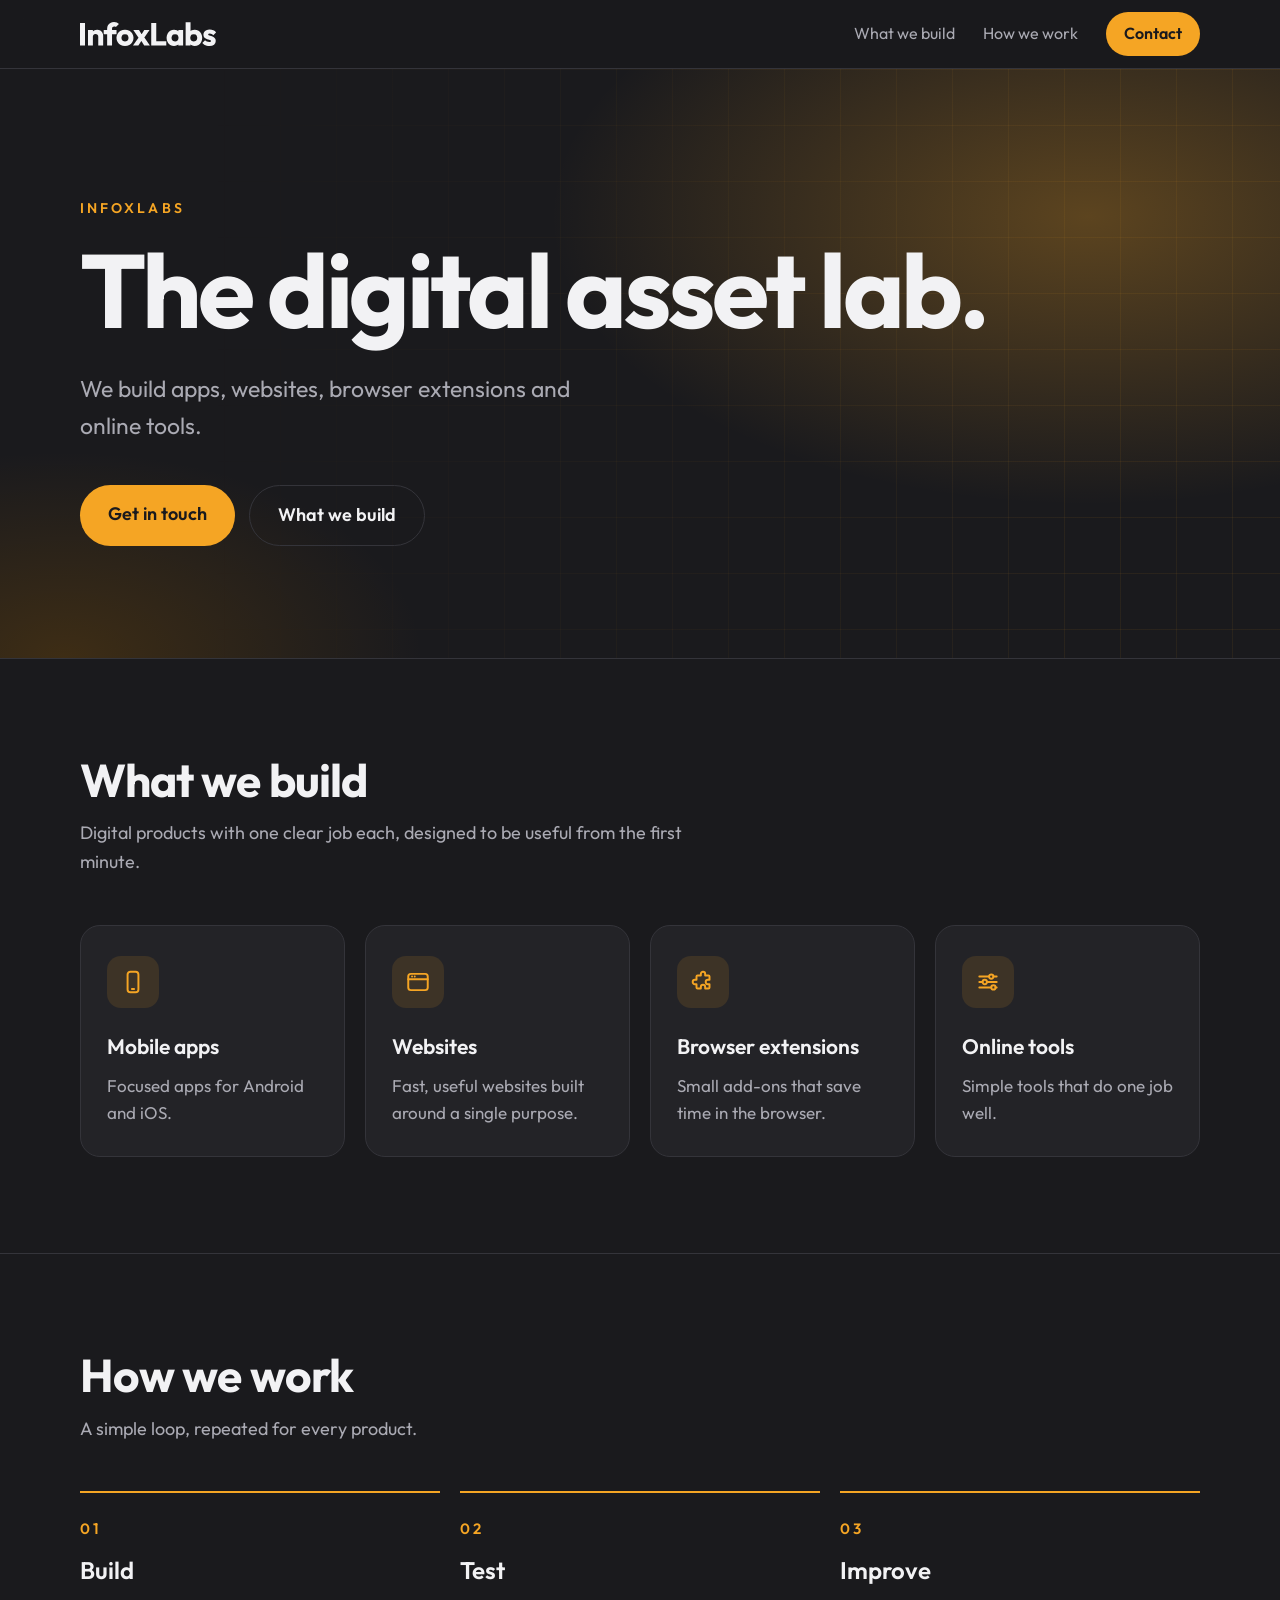
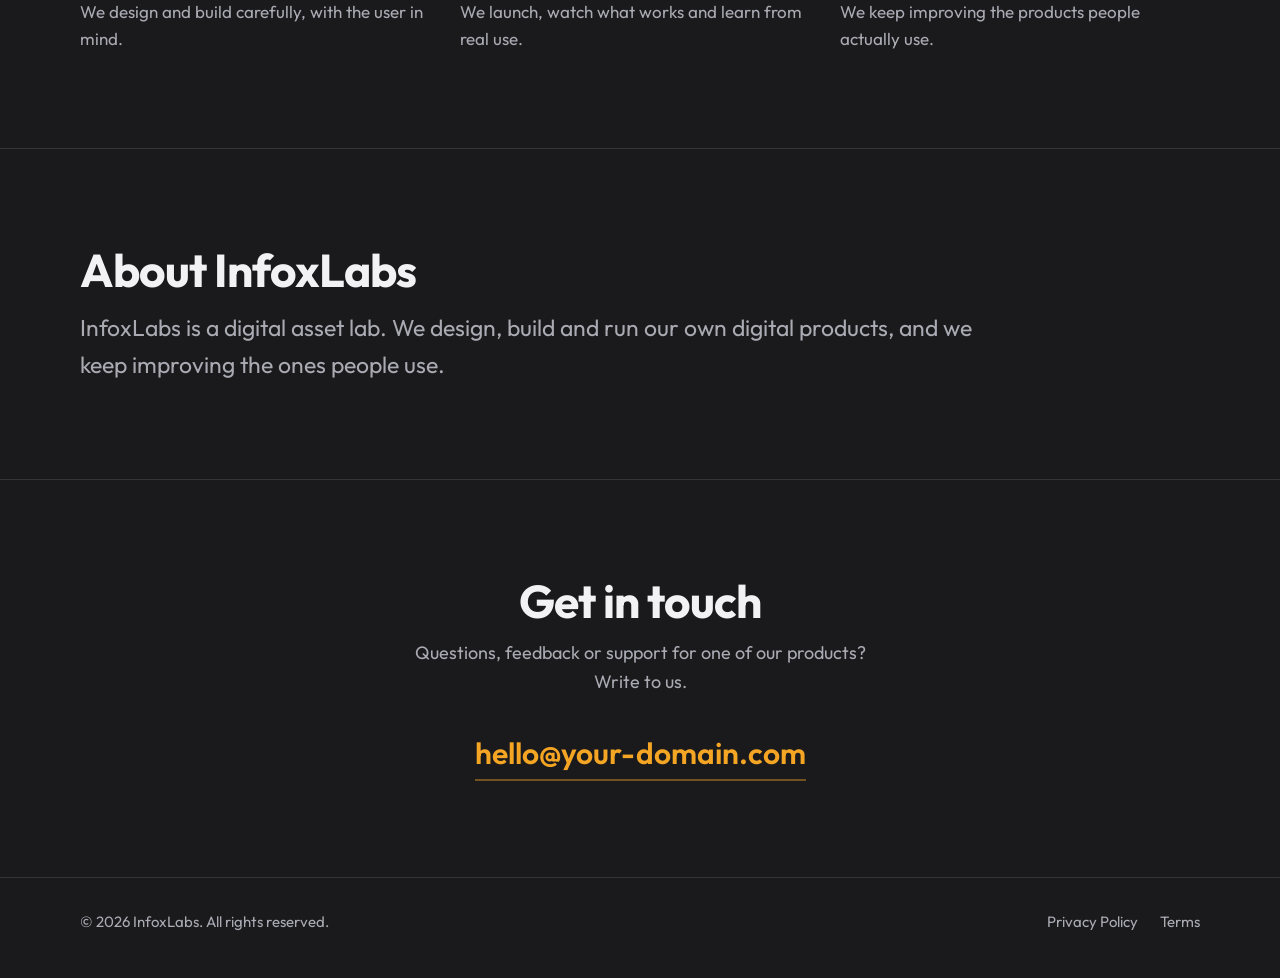
==== index.html @ 71529e6a "Add files via upload" ====
<!DOCTYPE html>
<html lang="en">
<head>
<meta charset="utf-8">
<meta name="viewport" content="width=device-width, initial-scale=1">
<title>InfoxLabs | The digital asset lab</title>
<meta name="description" content="InfoxLabs builds apps, websites, browser extensions and online tools. The digital asset lab.">
<meta name="theme-color" content="#1A1A1D">
<meta property="og:type" content="website">
<meta property="og:title" content="InfoxLabs | The digital asset lab">
<meta property="og:description" content="InfoxLabs builds apps, websites, browser extensions and online tools. The digital asset lab.">
<link rel="icon" href="/favicon.svg" type="image/svg+xml">
<link rel="preload" href="/fonts/outfit-var.woff2" as="font" type="font/woff2" crossorigin>
<link rel="stylesheet" href="/styles.css">
</head>
<body>
<a class="skip" href="#main">Skip to content</a>
<header class="site-header">
  <div class="wrap bar">
    <a class="brand" href="/" aria-label="InfoxLabs home"><svg class="wordmark" viewBox="68 -737 4247.0 749" role="img" aria-label="InfoxLabs" xmlns="http://www.w3.org/2000/svg"><path fill="currentColor" d="M68 0V-706H225V0Z M638 0V-277Q638 -315 614.5 -338.5Q591 -362 555 -362Q530 -362 511 -351.5Q492 -341 481 -321.5Q470 -302 470 -277L411 -306Q411 -363 436 -406Q461 -449 505.5 -472.5Q550 -496 606 -496Q660 -496 701.5 -470.5Q743 -445 767 -403Q791 -361 791 -311V0ZM317 0V-486H470V0Z M915 0V-528Q915 -587 941.5 -634.5Q968 -682 1016 -709.5Q1064 -737 1130 -737Q1180 -737 1217.5 -720.5Q1255 -704 1283 -675L1187 -579Q1177 -589 1164.5 -594.5Q1152 -600 1135 -600Q1104 -600 1086 -582Q1068 -564 1068 -533V0ZM808 -356V-486H1208V-356Z M1472 11Q1397 11 1336.5 -22.5Q1276 -56 1241 -114Q1206 -172 1206 -244Q1206 -316 1241 -373Q1276 -430 1336 -463.5Q1396 -497 1472 -497Q1548 -497 1608 -464Q1668 -431 1703 -373.5Q1738 -316 1738 -244Q1738 -172 1703 -114Q1668 -56 1608 -22.5Q1548 11 1472 11ZM1472 -128Q1505 -128 1530 -142.5Q1555 -157 1568.5 -183.5Q1582 -210 1582 -244Q1582 -278 1568 -303.5Q1554 -329 1529.5 -343.5Q1505 -358 1472 -358Q1440 -358 1415 -343.5Q1390 -329 1376 -303Q1362 -277 1362 -243Q1362 -210 1376 -183.5Q1390 -157 1415 -142.5Q1440 -128 1472 -128Z M2072 0 1955 -189 1922 -210 1731 -486H1910L2019 -309L2051 -289L2249 0ZM1722 0 1921 -283 2008 -185 1889 0ZM2050 -211 1963 -309 2073 -486H2239Z M2291 0V-706H2448V0ZM2412 0V-138H2761V0Z M3003 10Q2936 10 2883.5 -23Q2831 -56 2800.5 -113Q2770 -170 2770 -243Q2770 -316 2800.5 -373Q2831 -430 2883.5 -463Q2936 -496 3003 -496Q3052 -496 3091.5 -477Q3131 -458 3156 -424.5Q3181 -391 3184 -348V-138Q3181 -95 3156.5 -61.5Q3132 -28 3092 -9Q3052 10 3003 10ZM3034 -128Q3083 -128 3113 -160.5Q3143 -193 3143 -243Q3143 -277 3129.5 -303Q3116 -329 3091.5 -343.5Q3067 -358 3035 -358Q3003 -358 2978.5 -343.5Q2954 -329 2939.5 -303Q2925 -277 2925 -243Q2925 -210 2939 -184Q2953 -158 2978 -143Q3003 -128 3034 -128ZM3137 0V-131L3160 -249L3137 -367V-486H3287V0Z M3645 10Q3596 10 3555 -10.5Q3514 -31 3488 -65.5Q3462 -100 3458 -143V-348Q3462 -391 3488 -424.5Q3514 -458 3555 -477Q3596 -496 3645 -496Q3714 -496 3767.5 -463Q3821 -430 3851.5 -373Q3882 -316 3882 -243Q3882 -170 3851.5 -113Q3821 -56 3767.5 -23Q3714 10 3645 10ZM3365 0V-726H3518V-367L3493 -249L3516 -131V0ZM3618 -128Q3650 -128 3674.5 -143Q3699 -158 3713 -184Q3727 -210 3727 -243Q3727 -277 3713 -303Q3699 -329 3674.5 -343.5Q3650 -358 3618 -358Q3586 -358 3561 -343.5Q3536 -329 3522.5 -303Q3509 -277 3509 -243Q3509 -209 3523 -183Q3537 -157 3561.5 -142.5Q3586 -128 3618 -128Z M4107 12Q4064 12 4022.5 1Q3981 -10 3945.5 -30.5Q3910 -51 3885 -78L3972 -166Q3996 -140 4029 -125.5Q4062 -111 4101 -111Q4128 -111 4142.5 -119Q4157 -127 4157 -141Q4157 -159 4139.5 -168.5Q4122 -178 4095 -185.5Q4068 -193 4038 -202Q4008 -211 3981 -227Q3954 -243 3937 -271.5Q3920 -300 3920 -344Q3920 -391 3944 -425.5Q3968 -460 4012 -480Q4056 -500 4115 -500Q4177 -500 4229.5 -478.5Q4282 -457 4315 -415L4228 -327Q4205 -354 4176.5 -365Q4148 -376 4121 -376Q4095 -376 4082 -368.5Q4069 -361 4069 -347Q4069 -332 4086 -323Q4103 -314 4130 -307Q4157 -300 4187 -290Q4217 -280 4244 -263Q4271 -246 4288 -217.5Q4305 -189 4305 -143Q4305 -72 4251.5 -30Q4198 12 4107 12Z"/></svg></a>
    <nav class="nav" aria-label="Main">
      <a href="/#build">What we build</a>
      <a href="/#how">How we work</a>
      <a class="pill" href="/#contact">Contact</a>
    </nav>
  </div>
</header>
<main id="main">
  <div class="hero">
    <div class="wrap">
      <p class="eyebrow">InfoxLabs</p>
      <h1>The digital asset lab.</h1>
      <p class="lead">We build apps, websites, browser extensions and online tools.</p>
      <div class="actions">
        <a class="btn btn-primary" href="mailto:hello@your-domain.com">Get in touch</a>
        <a class="btn btn-ghost" href="#build">What we build</a>
      </div>
    </div>
  </div>

  <section id="build">
    <div class="wrap">
      <h2>What we build</h2>
      <p class="section-lead">Digital products with one clear job each, designed to be useful from the first minute.</p>
      <div class="cards">
        <article class="card"><div class="icon"><svg viewBox="0 0 24 24" aria-hidden="true"><rect x="7" y="2.5" width="10" height="19" rx="2.6"/><path d="M11 18.5h2"/></svg></div><h3>Mobile apps</h3><p>Focused apps for Android and iOS.</p></article>
        <article class="card"><div class="icon"><svg viewBox="0 0 24 24" aria-hidden="true"><rect x="3" y="4.5" width="18" height="15" rx="2.4"/><path d="M3 9.5h18M6.5 7h.01M9 7h.01"/></svg></div><h3>Websites</h3><p>Fast, useful websites built around a single purpose.</p></article>
        <article class="card"><div class="icon"><svg viewBox="0 0 24 24" aria-hidden="true"><path d="M10 4.5a2 2 0 1 1 4 0V6h3a1 1 0 0 1 1 1v3h-1.5a2 2 0 1 0 0 4H18v3a1 1 0 0 1-1 1h-3v-1.5a2 2 0 1 0-4 0V18H7a1 1 0 0 1-1-1v-3H4.5a2 2 0 1 1 0-4H6V7a1 1 0 0 1 1-1h3V4.5z"/></svg></div><h3>Browser extensions</h3><p>Small add-ons that save time in the browser.</p></article>
        <article class="card"><div class="icon"><svg viewBox="0 0 24 24" aria-hidden="true"><path d="M4 7h9M17 7h3M4 12h3M11 12h9M4 17h11M19 17h1"/><circle cx="15" cy="7" r="2"/><circle cx="9" cy="12" r="2"/><circle cx="17" cy="17" r="2"/></svg></div><h3>Online tools</h3><p>Simple tools that do one job well.</p></article>
      </div>
    </div>
  </section>

  <section id="how">
    <div class="wrap">
      <h2>How we work</h2>
      <p class="section-lead">A simple loop, repeated for every product.</p>
      <ol class="steps">
        <li><span class="n">01</span><h3>Build</h3><p>We design and build carefully, with the user in mind.</p></li>
        <li><span class="n">02</span><h3>Test</h3><p>We launch, watch what works and learn from real use.</p></li>
        <li><span class="n">03</span><h3>Improve</h3><p>We keep improving the products people actually use.</p></li>
      </ol>
    </div>
  </section>

  <section class="about" id="about">
    <div class="wrap">
      <h2>About InfoxLabs</h2>
      <p>InfoxLabs is a digital asset lab. We design, build and run our own digital products, and we keep improving the ones people use.</p>
    </div>
  </section>

  <section class="contact" id="contact">
    <div class="wrap">
      <h2>Get in touch</h2>
      <p>Questions, feedback or support for one of our products? Write to us.</p>
      <a class="mail" href="mailto:hello@your-domain.com">hello@your-domain.com</a>
    </div>
  </section>
</main>
<footer class="site-footer">
  <div class="wrap foot">
    <span>&copy; 2026 InfoxLabs. All rights reserved.</span>
    <nav aria-label="Legal"><a href="/privacy.html">Privacy Policy</a><a href="/terms.html">Terms</a></nav>
  </div>
</footer>
</body>
</html>
---- styles.css ----
@font-face{font-family:"Outfit";src:url("fonts/outfit-var.woff2") format("woff2");font-weight:100 900;font-style:normal;font-display:swap}
:root{--bg:#1A1A1D;--surface:#232327;--line:#34343A;--text:#F2F2F4;--muted:#AAAAB3;--amber:#F5A524;--amber-soft:#FFD27A;--max:1120px}
*,*::before,*::after{box-sizing:border-box}
html{scroll-behavior:smooth;scroll-padding-top:88px}
body{margin:0;background:var(--bg);color:var(--text);font-family:"Outfit",system-ui,-apple-system,"Segoe UI",Roboto,sans-serif;font-size:18px;line-height:1.6;-webkit-font-smoothing:antialiased}
a{color:inherit}
img,svg{display:block;max-width:100%}
.wrap{width:min(var(--max),100% - 48px);margin-inline:auto}
.skip{position:absolute;left:-999px;top:8px;background:var(--amber);color:#1A1A1D;padding:10px 16px;border-radius:8px;font-weight:600;z-index:100}
.skip:focus{left:12px}
:focus-visible{outline:3px solid var(--amber);outline-offset:3px;border-radius:6px}

.site-header{position:sticky;top:0;z-index:50;background:rgba(26,26,29,.85);backdrop-filter:blur(12px);-webkit-backdrop-filter:blur(12px);border-bottom:1px solid var(--line)}
.bar{display:flex;align-items:center;justify-content:space-between;height:68px}
.brand{display:inline-flex;text-decoration:none}
.wordmark{height:24px;width:auto;color:var(--text)}
.nav{display:flex;align-items:center;gap:28px;font-size:16px}
.nav a{text-decoration:none;color:var(--muted);transition:color .2s}
.nav a:hover{color:var(--text)}
.nav .pill{color:#1A1A1D;background:var(--amber);padding:9px 18px;border-radius:999px;font-weight:600}
.nav .pill:hover{color:#1A1A1D;background:var(--amber-soft)}

.hero{position:relative;overflow:hidden;padding:128px 0 112px}
.hero::before{content:"";position:absolute;inset:0;background:radial-gradient(60% 70% at 85% 25%,rgba(245,165,36,.30),transparent 70%),radial-gradient(40% 50% at 5% 100%,rgba(154,94,0,.28),transparent 70%)}
.hero::after{content:"";position:absolute;inset:0;background-image:linear-gradient(rgba(245,165,36,.07) 1px,transparent 1px),linear-gradient(90deg,rgba(245,165,36,.07) 1px,transparent 1px);background-size:56px 56px;-webkit-mask-image:linear-gradient(90deg,transparent 15%,#000 85%);mask-image:linear-gradient(90deg,transparent 15%,#000 85%)}
.hero .wrap{position:relative;z-index:1}
.eyebrow{margin:0 0 18px;color:var(--amber);font-size:14px;font-weight:600;letter-spacing:.22em;text-transform:uppercase}
h1{margin:0;font-size:clamp(46px,9vw,104px);line-height:1.02;letter-spacing:-.035em;font-weight:700;text-wrap:balance}
.lead{margin:28px 0 0;max-width:36ch;color:var(--muted);font-size:clamp(19px,2.2vw,23px)}
.actions{display:flex;flex-wrap:wrap;gap:14px;margin-top:40px}
.btn{display:inline-block;padding:15px 28px;border-radius:999px;font-weight:600;text-decoration:none;transition:background .2s,transform .2s,border-color .2s}
.btn-primary{background:var(--amber);color:#1A1A1D}
.btn-primary:hover{background:var(--amber-soft);transform:translateY(-1px)}
.btn-ghost{border:1.5px solid var(--line);color:var(--text)}
.btn-ghost:hover{border-color:var(--amber)}

section{padding:96px 0;border-top:1px solid var(--line)}
h2{margin:0 0 14px;font-size:clamp(30px,4.6vw,46px);line-height:1.1;letter-spacing:-.02em;font-weight:700}
.section-lead{margin:0 0 48px;max-width:52ch;color:var(--muted)}
.cards{display:grid;grid-template-columns:repeat(auto-fit,minmax(240px,1fr));gap:20px}
.card{padding:30px 26px;background:var(--surface);border:1px solid var(--line);border-radius:20px;transition:border-color .2s,transform .2s}
.card:hover{border-color:rgba(245,165,36,.6);transform:translateY(-3px)}
.icon{display:grid;place-items:center;width:52px;height:52px;margin-bottom:22px;border-radius:14px;background:rgba(245,165,36,.12);color:var(--amber)}
.icon svg{width:26px;height:26px;fill:none;stroke:currentColor;stroke-width:1.8;stroke-linecap:round;stroke-linejoin:round}
.card h3{margin:0 0 8px;font-size:21px;font-weight:600}
.card p{margin:0;color:var(--muted);font-size:17px}
.steps{display:grid;grid-template-columns:repeat(auto-fit,minmax(240px,1fr));gap:20px;counter-reset:s;padding:0;margin:0;list-style:none}
.steps li{padding:8px 0 0;border-top:2px solid var(--amber)}
.steps .n{display:block;margin:16px 0 10px;color:var(--amber);font-size:15px;font-weight:600;letter-spacing:.18em}
.steps h3{margin:0 0 8px;font-size:24px;font-weight:600}
.steps p{margin:0;color:var(--muted);font-size:17px}
.about p{max-width:60ch;color:var(--muted);font-size:clamp(19px,2.2vw,23px);margin:0}
.contact{text-align:center}
.contact h2{margin-bottom:12px}
.contact p{margin:0 auto 32px;max-width:40ch;color:var(--muted)}
.mail{display:inline-block;font-size:clamp(20px,3.4vw,30px);font-weight:600;color:var(--amber);text-decoration:none;border-bottom:2px solid rgba(245,165,36,.4);padding-bottom:2px;overflow-wrap:anywhere}
.mail:hover{border-color:var(--amber)}

.site-footer{border-top:1px solid var(--line);padding:32px 0 44px;color:var(--muted);font-size:15px}
.foot{display:flex;flex-wrap:wrap;gap:12px 28px;align-items:center;justify-content:space-between}
.foot nav{display:flex;gap:22px}
.foot a{text-decoration:none}
.foot a:hover{color:var(--text)}

.prose{padding:72px 0 96px;max-width:740px}
.prose h1{font-size:clamp(36px,6vw,56px);margin-bottom:10px}
.prose .meta{margin:0 0 40px;color:var(--muted);font-size:16px}
.prose h2{margin:44px 0 12px;font-size:26px;letter-spacing:-.01em}
.prose p,.prose li{color:#D0D0D6}
.prose ul{padding-left:22px}
.prose a{color:var(--amber)}
.notfound{min-height:62vh;display:grid;align-content:center;padding:96px 0}
.notfound p{color:var(--muted);margin:16px 0 32px}

@media (max-width:640px){
  .nav a:not(.pill){display:none}
  .hero{padding:84px 0 76px}
  section{padding:72px 0}
}
@media (prefers-reduced-motion:reduce){*{transition:none!important;scroll-behavior:auto!important}}
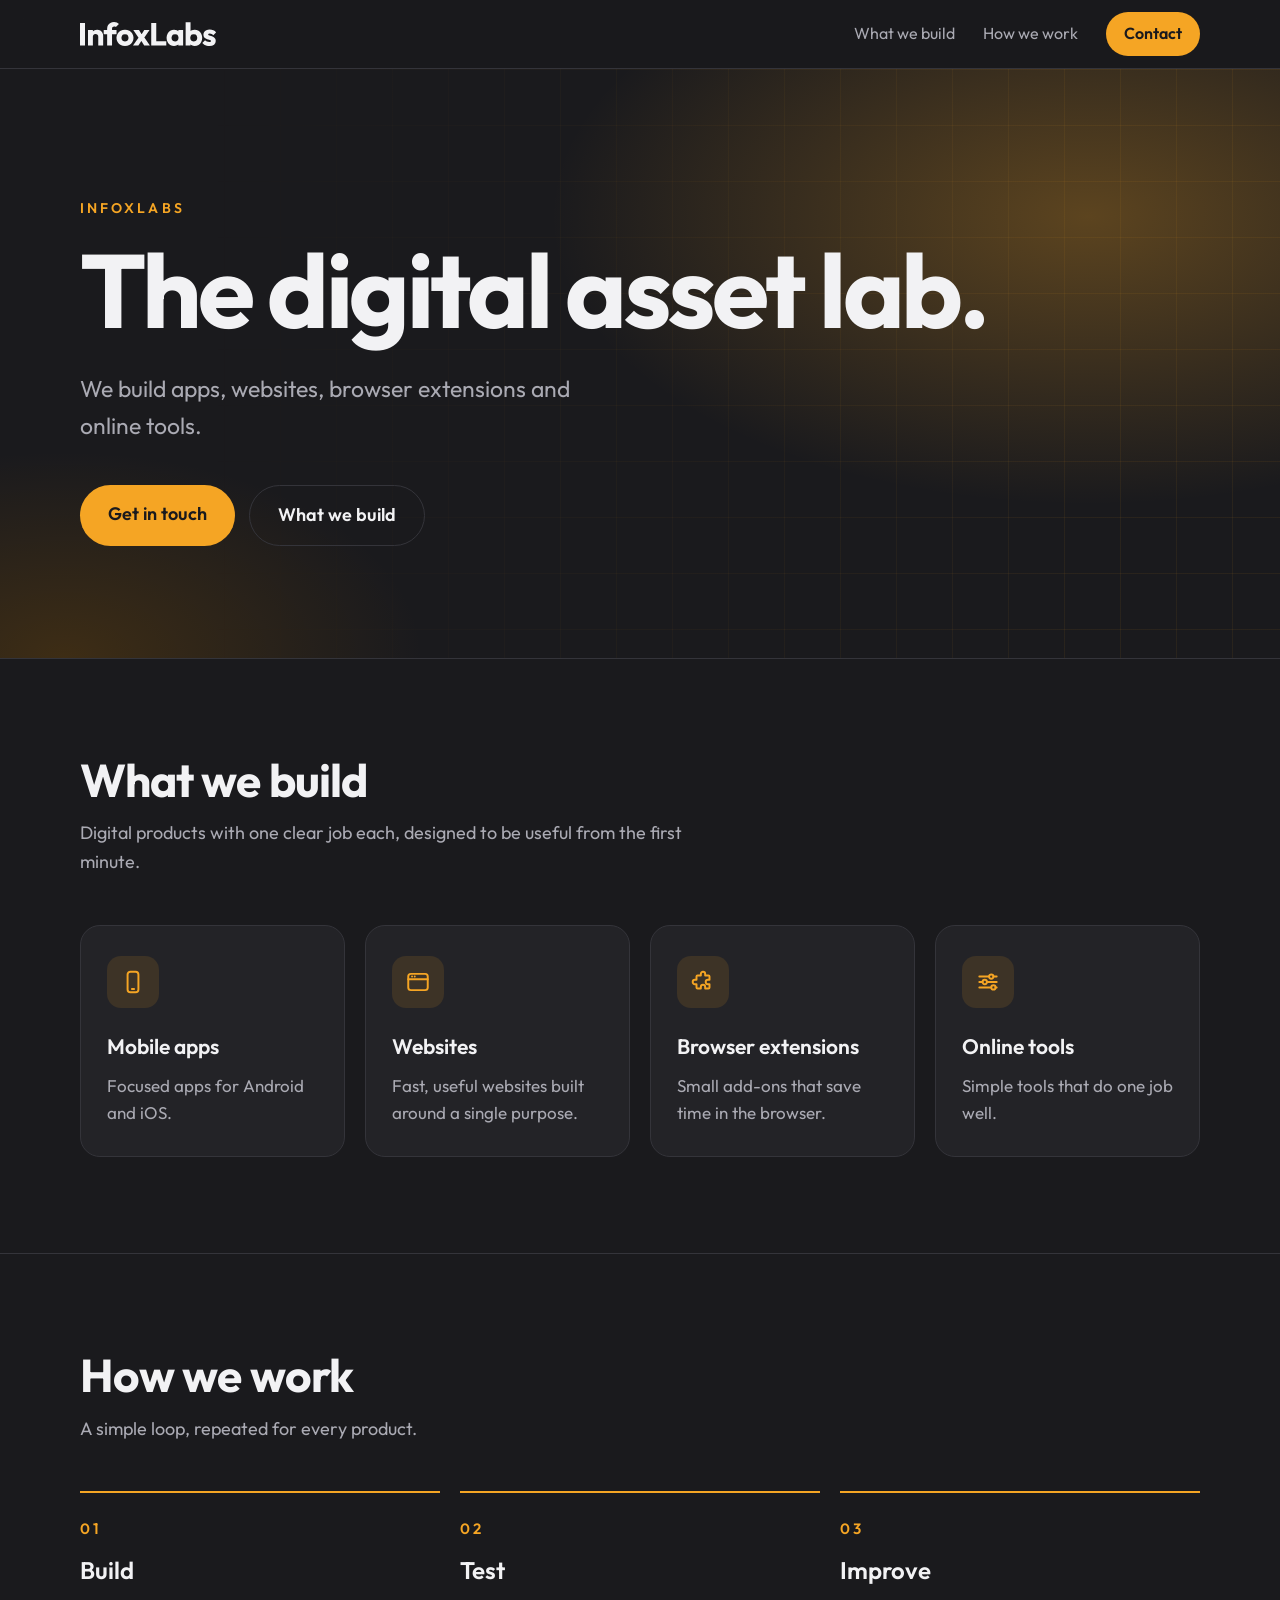
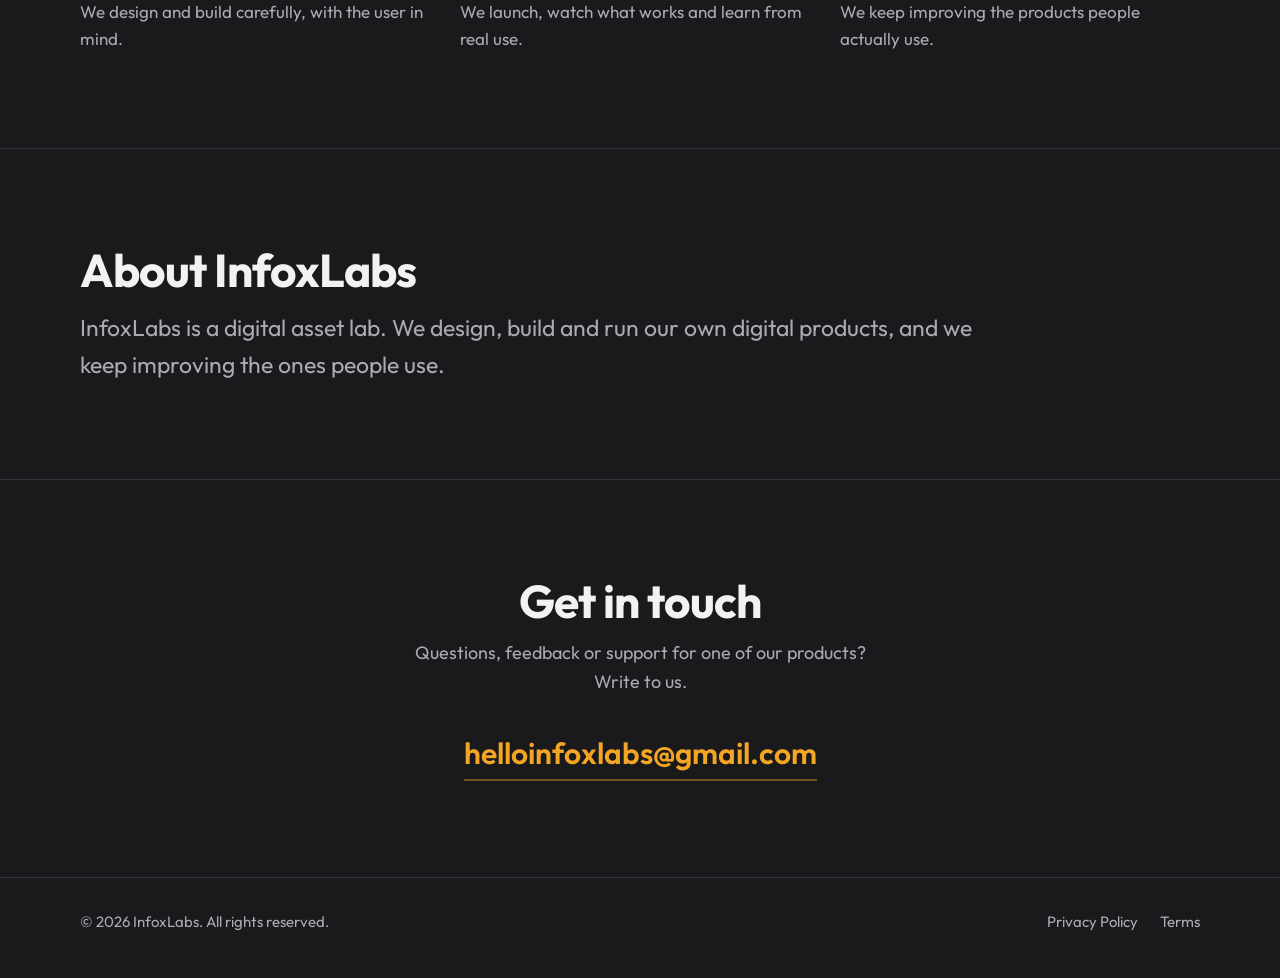
==== commit 945fdfd4: "Update contact email to helloinfoxlabs@gmail.com" ====
--- a/index.html
+++ b/index.html
@@ -32,7 +32,7 @@
       <h1>The digital asset lab.</h1>
       <p class="lead">We build apps, websites, browser extensions and online tools.</p>
       <div class="actions">
-        <a class="btn btn-primary" href="mailto:hello@your-domain.com">Get in touch</a>
+        <a class="btn btn-primary" href="mailto:helloinfoxlabs@gmail.com">Get in touch</a>
         <a class="btn btn-ghost" href="#build">What we build</a>
       </div>
     </div>
@@ -74,7 +74,7 @@
     <div class="wrap">
       <h2>Get in touch</h2>
       <p>Questions, feedback or support for one of our products? Write to us.</p>
-      <a class="mail" href="mailto:hello@your-domain.com">hello@your-domain.com</a>
+      <a class="mail" href="mailto:helloinfoxlabs@gmail.com">helloinfoxlabs@gmail.com</a>
     </div>
   </section>
 </main>
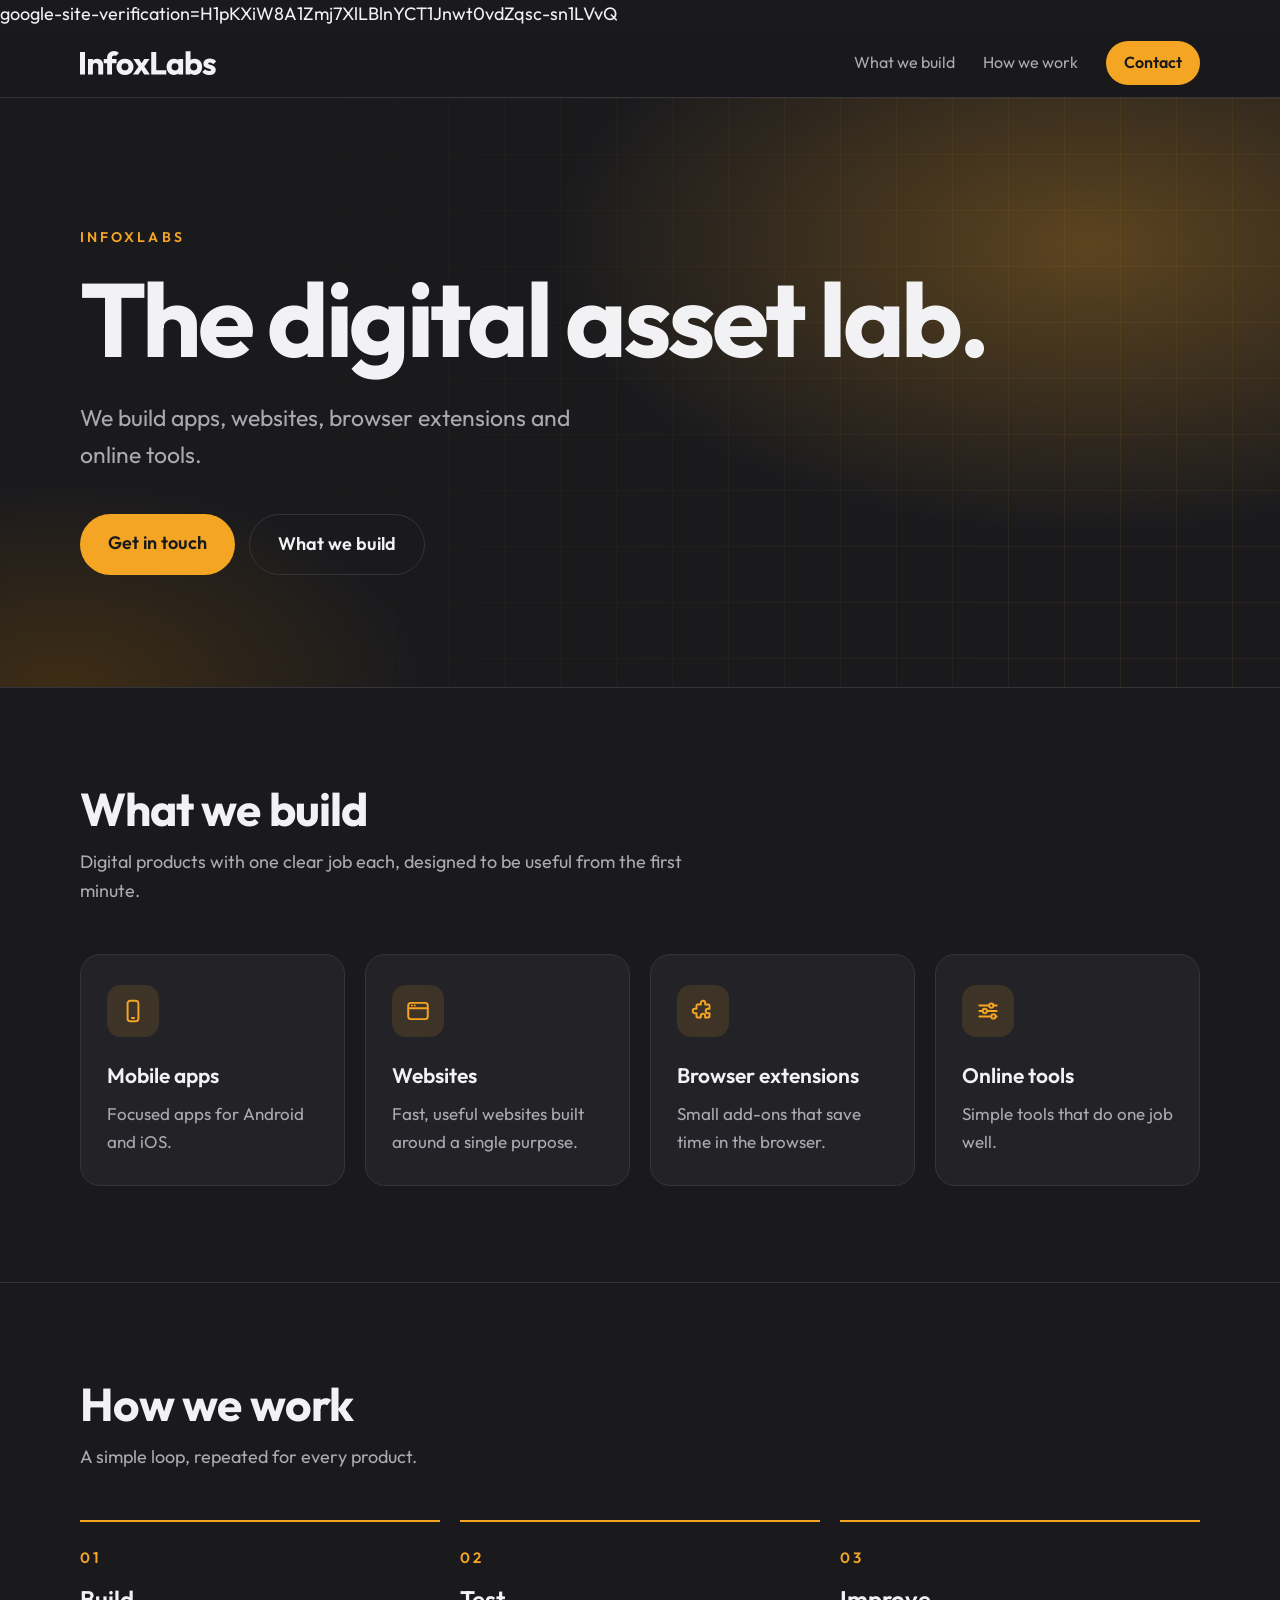
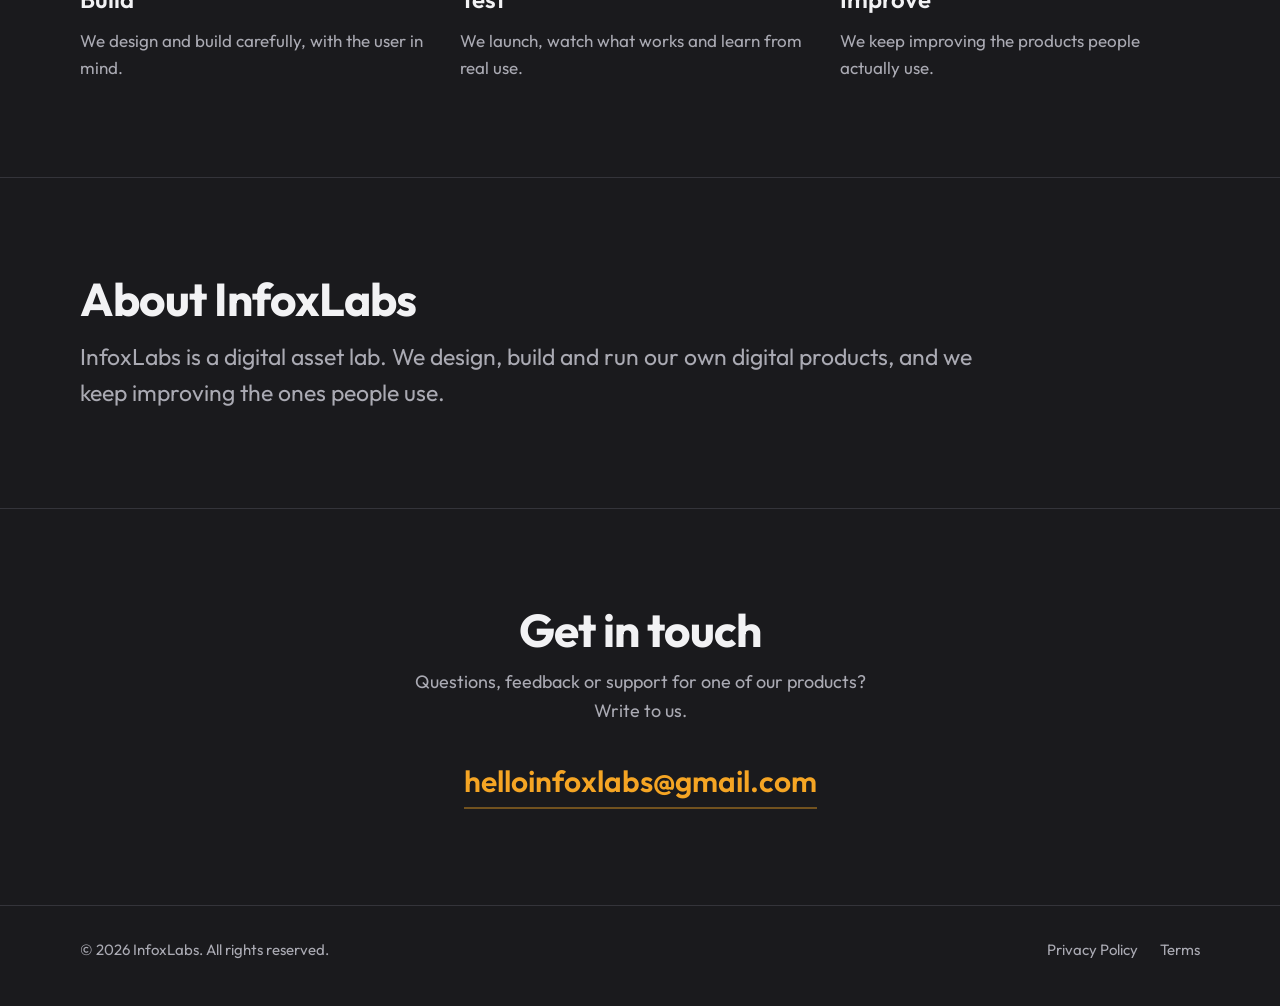
==== commit 36cf5c42: "Add Google site verification to index.html Added Google site verification meta tag." ====
--- a/index.html
+++ b/index.html
@@ -12,6 +12,7 @@
 <link rel="icon" href="/favicon.svg" type="image/svg+xml">
 <link rel="preload" href="/fonts/outfit-var.woff2" as="font" type="font/woff2" crossorigin>
 <link rel="stylesheet" href="/styles.css">
+google-site-verification=H1pKXiW8A1Zmj7XlLBlnYCT1Jnwt0vdZqsc-sn1LVvQ
 </head>
 <body>
 <a class="skip" href="#main">Skip to content</a>
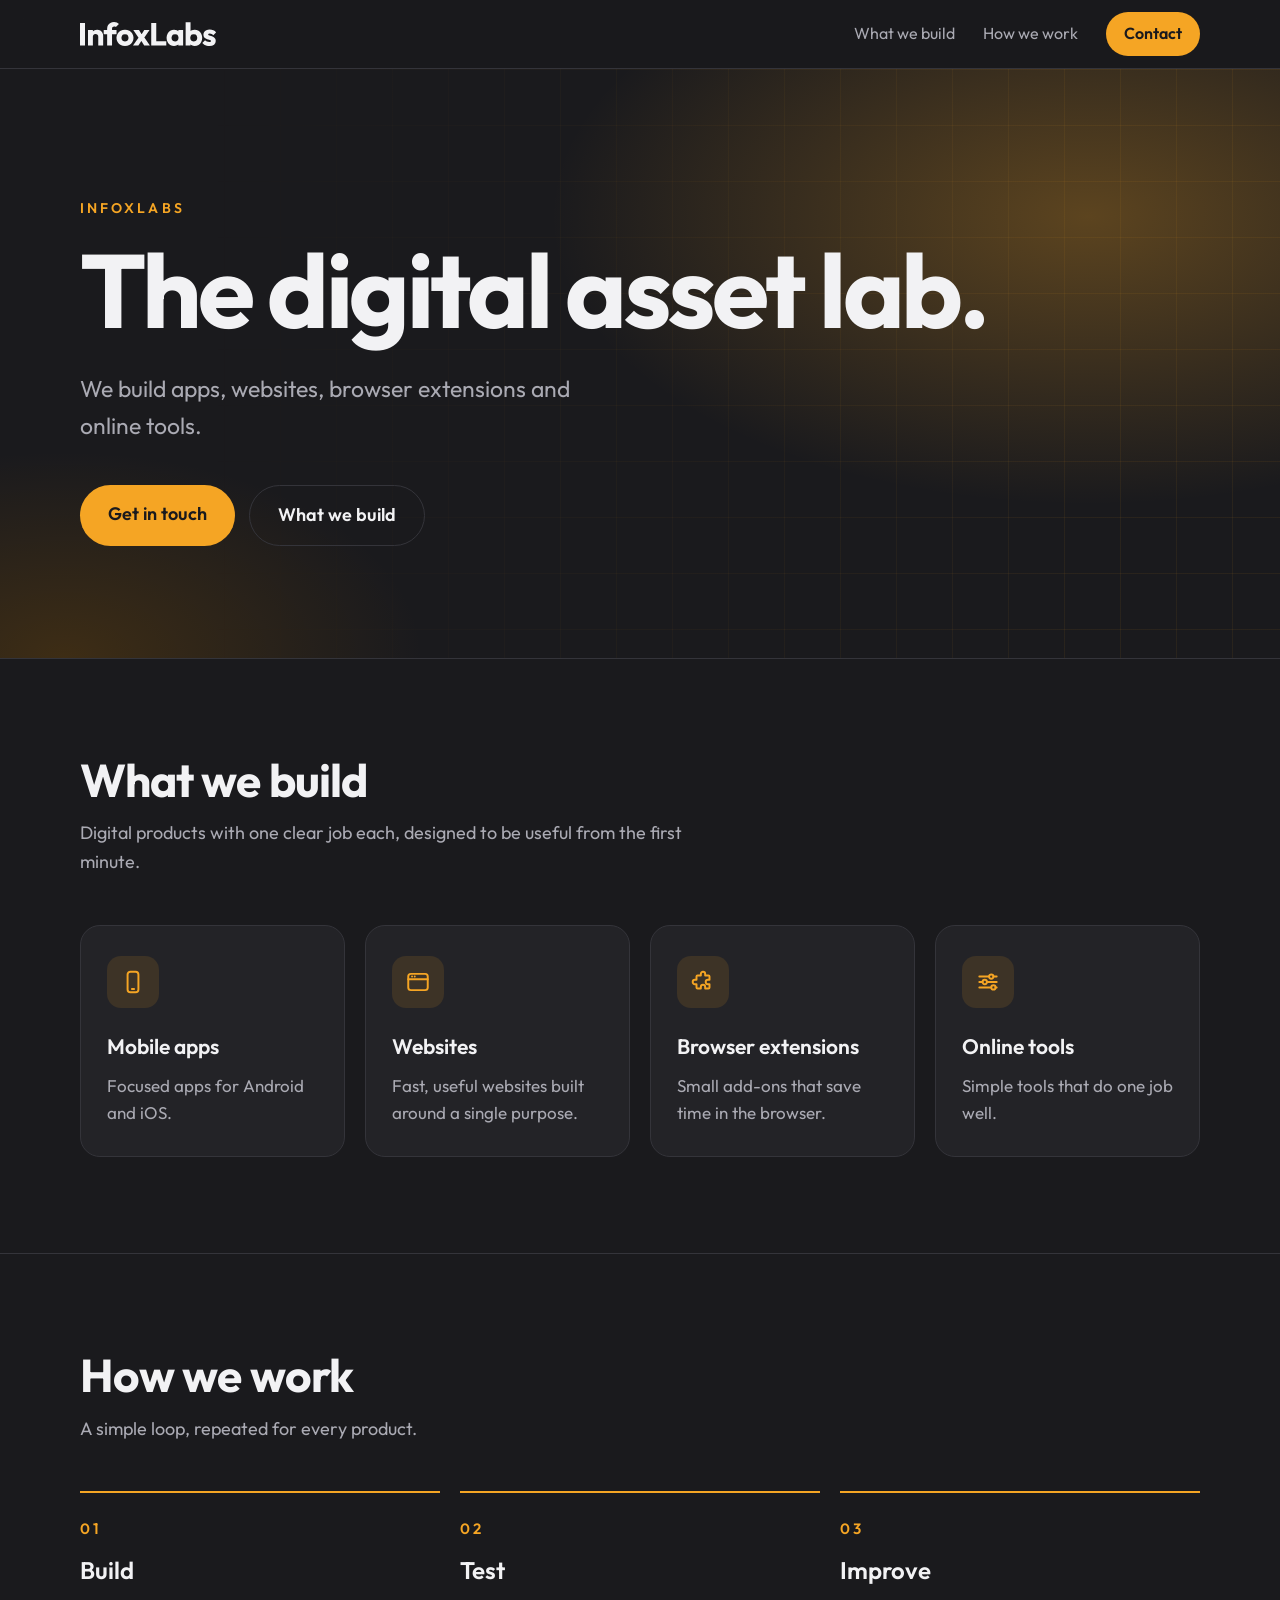
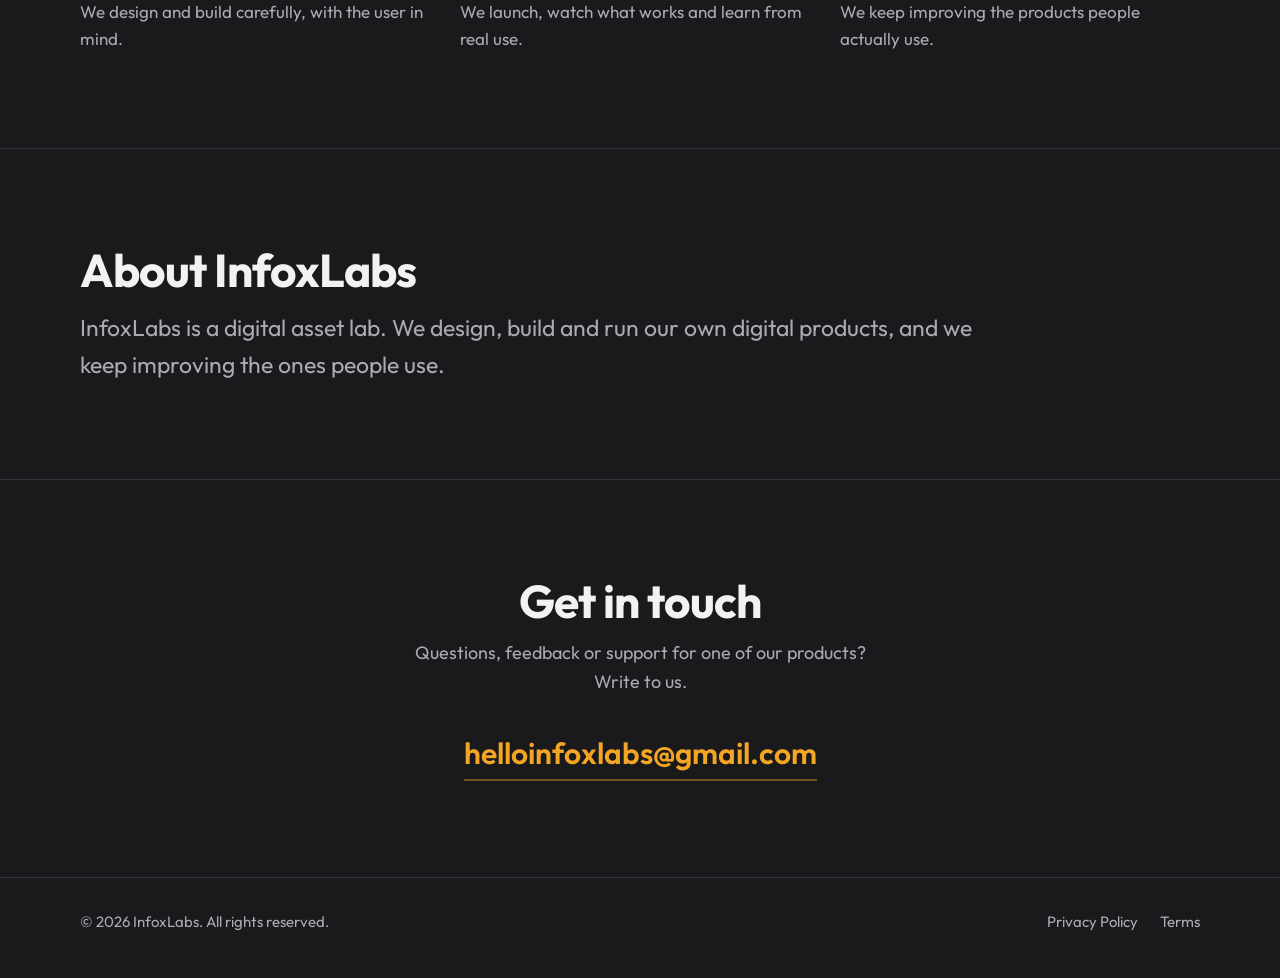
==== commit b04529d4: "Remove Google site verification from index.html Removed Google site verification meta tag from index" ====
--- a/index.html
+++ b/index.html
@@ -12,7 +12,6 @@
 <link rel="icon" href="/favicon.svg" type="image/svg+xml">
 <link rel="preload" href="/fonts/outfit-var.woff2" as="font" type="font/woff2" crossorigin>
 <link rel="stylesheet" href="/styles.css">
-google-site-verification=H1pKXiW8A1Zmj7XlLBlnYCT1Jnwt0vdZqsc-sn1LVvQ
 </head>
 <body>
 <a class="skip" href="#main">Skip to content</a>
